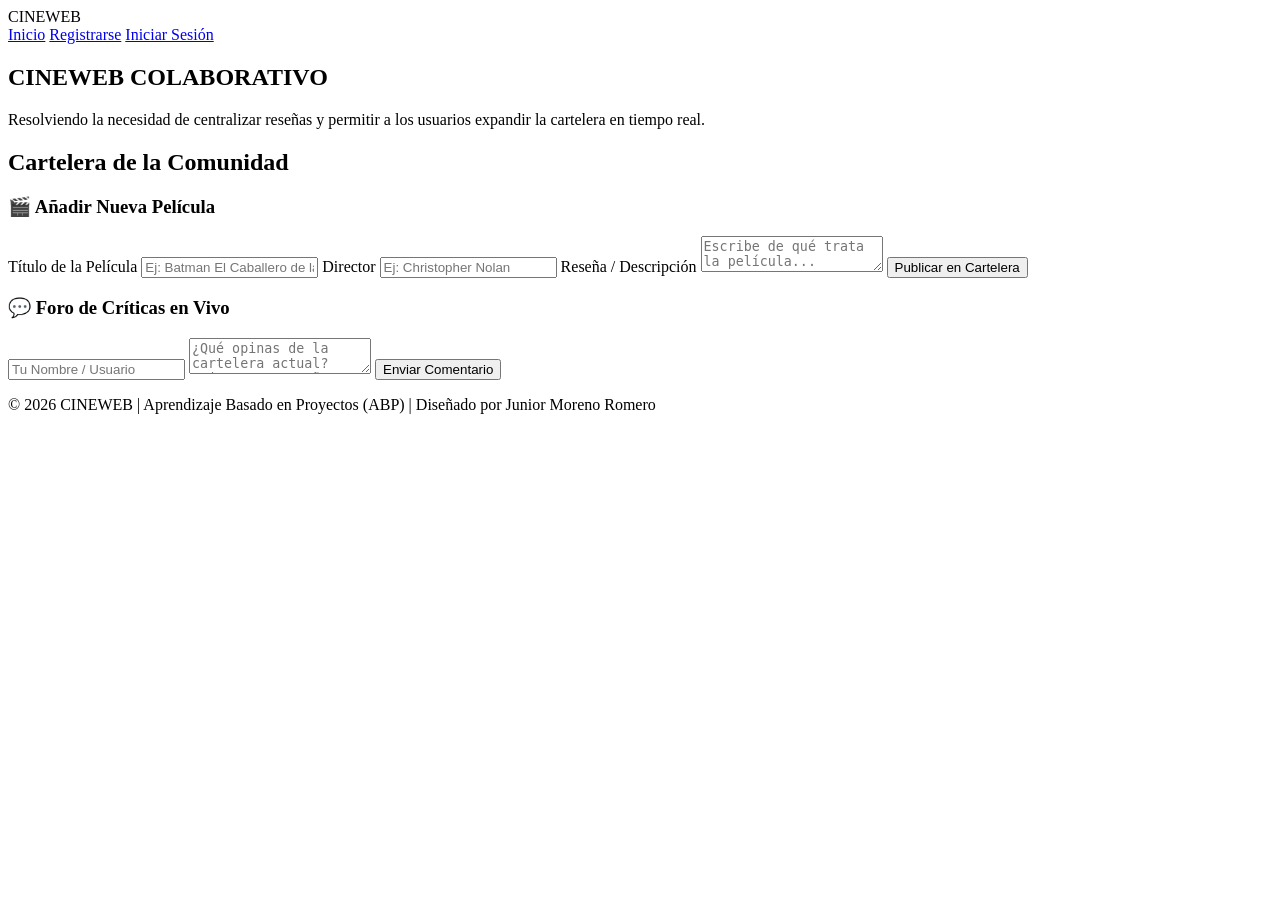
==== index.html @ c1525b57 "Update index.html" ====
<!DOCTYPE html>
<html lang="es">
<head>
    <meta charset="UTF-8">
    <meta name="viewport" content="width=device-width, initial-scale=1.0">
    <title>CINEWEB - Comunidad Cinéfila</title>
    <link rel="stylesheet" href="css/styles.css">
</head>
<body>

    <header>
        <div class="logo">CINEWEB</div>
        <nav>
            <a href="index.html">Inicio</a>
            <a href="registro.html">Registrarse</a>
            <a href="login.html" class="btn-nav">Iniciar Sesión</a>
        </nav>
    </header>

    <main>
        <section class="hero">
            <h1>CINEWEB COLABORATIVO</h1>
            <p>Resolviendo la necesidad de centralizar reseñas y permitir a los usuarios expandir la cartelera en tiempo real.</p>
        </section>

        <div class="layout-comunidad">
            
            <section class="seccion-peliculas">
                <h2 class="seccion-titulo">Cartelera de la Comunidad</h2>
                <div id="catalogoPeliculas" class="catalogo">
                    </div>
            </section>

            <aside class="panel-interactivo">
                
                <div class="caja-herramienta">
                    <h3>🎬 Añadir Nueva Película</h3>
                    <form id="formNuevaPeli" onsubmit="agregarPelicula(event)">
                        <label for="peliTitulo">Título de la Película</label>
                        <input type="text" id="peliTitulo" placeholder="Ej: Batman El Caballero de la Noche" required>

                        <label for="peliDirector">Director</label>
                        <input type="text" id="peliDirector" placeholder="Ej: Christopher Nolan" required>

                        <label for="peliSinopsis">Reseña / Descripción</label>
                        <textarea id="peliSinopsis" placeholder="Escribe de qué trata la película..." required></textarea>

                        <button type="submit">Publicar en Cartelera</button>
                    </form>
                </div>

                <div class="caja-herramienta">
                    <h3>💬 Foro de Críticas en Vivo</h3>
                    <form id="formComentario" onsubmit="agregarComentario(event)">
                        <input type="text" id="autorComentario" placeholder="Tu Nombre / Usuario" required>
                        <textarea id="textoComentario" placeholder="¿Qué opinas de la cartelera actual? Dejanos tu reseña..." required></textarea>
                        <button type="submit" class="btn-comentario">Enviar Comentario</button>
                    </form>

                    <div id="listaComentarios" class="comentarios-contenedor">
                        </div>
                </div>

            </aside>
        </div>
    </main>

    <footer>
        <p>&copy; 2026 CINEWEB | Aprendizaje Basado en Proyectos (ABP) | Diseñado por Junior Moreno Romero</p>
    </footer>

    <script src="js/script.js"></script>
</body>
</html>
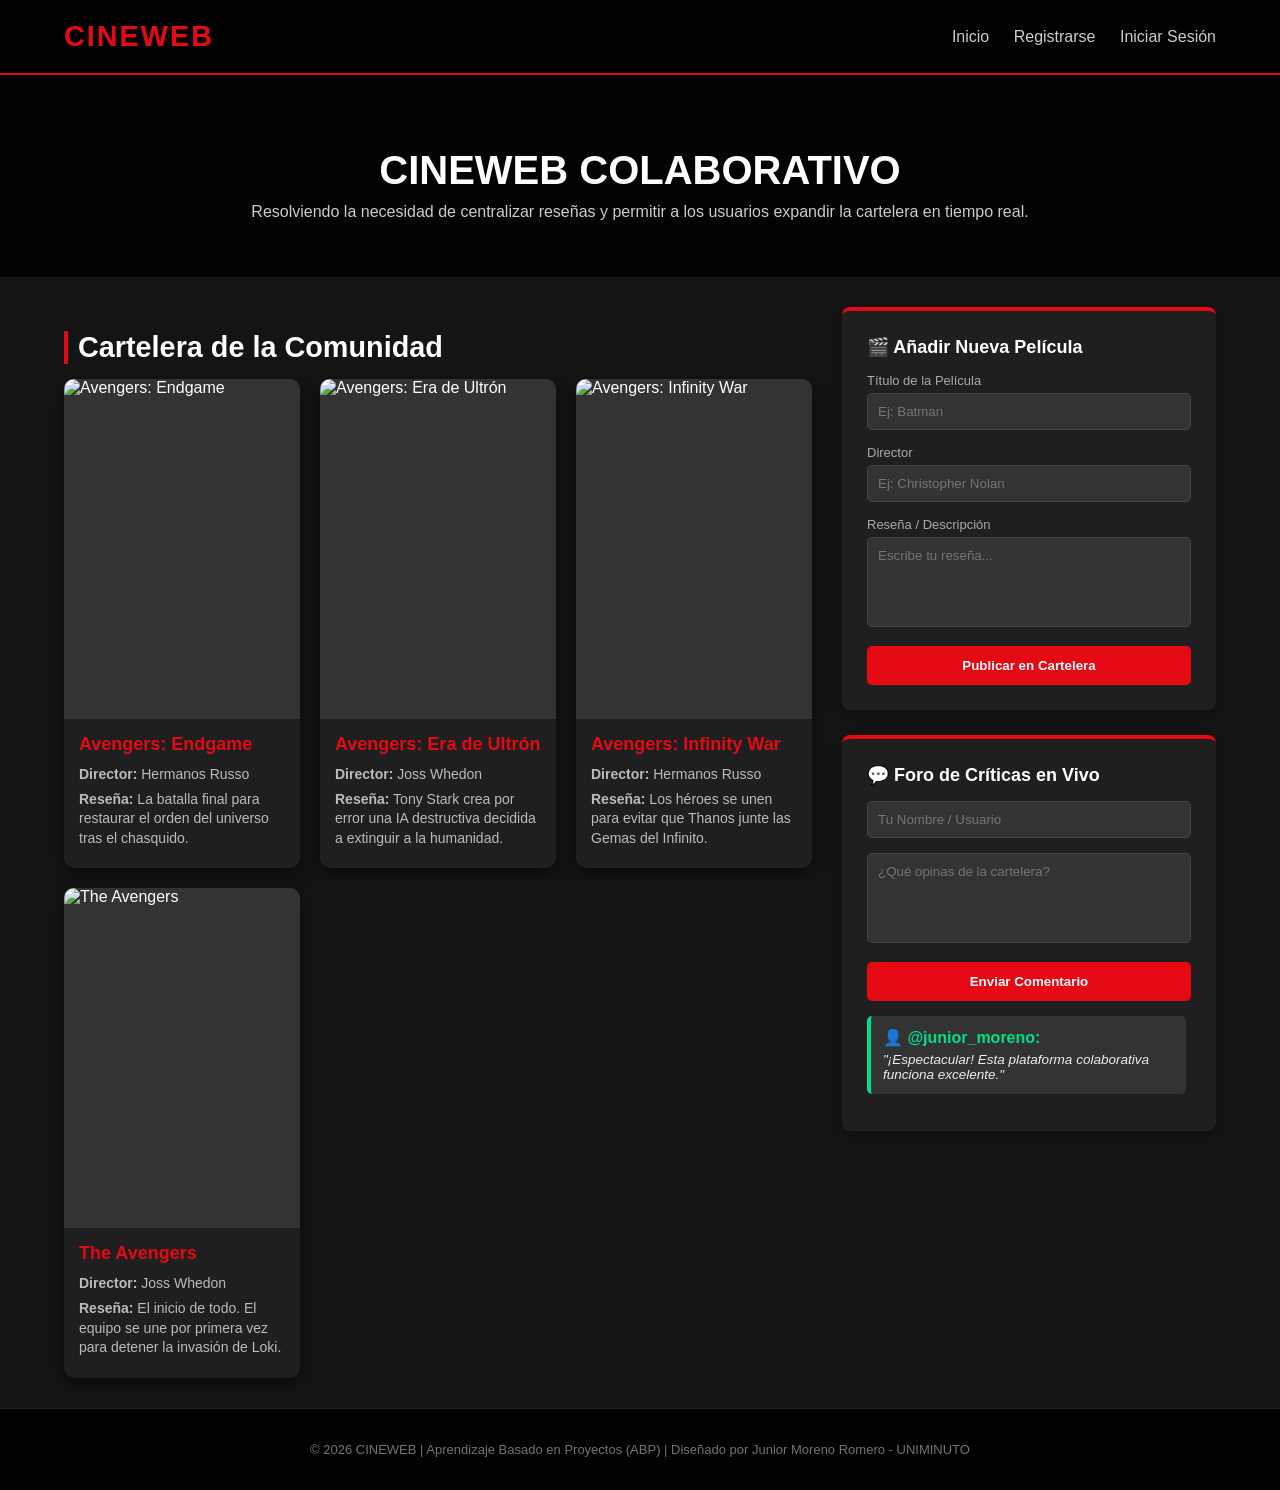
==== commit 01e1b906: "Update index.html" ====
--- a/index.html
+++ b/index.html
@@ -4,7 +4,171 @@
     <meta charset="UTF-8">
     <meta name="viewport" content="width=device-width, initial-scale=1.0">
     <title>CINEWEB - Comunidad Cinéfila</title>
-    <link rel="stylesheet" href="css/styles.css">
+    <style>
+        :root {
+            --rojo: #e50914;
+            --negro: #141414;
+            --gris-oscuro: #1f1f1f;
+            --gris-medio: #333333;
+            --blanco: #ffffff;
+        }
+
+        body {
+            background-color: var(--negro);
+            color: var(--blanco);
+            font-family: 'Segoe UI', Tahoma, Geneva, Verdana, sans-serif;
+            margin: 0;
+            display: flex;
+            flex-direction: column;
+            min-height: 100vh;
+        }
+
+        header {
+            background-color: #000;
+            padding: 20px 5%;
+            display: flex;
+            justify-content: space-between;
+            align-items: center;
+            border-bottom: 2px solid var(--rojo);
+            position: sticky;
+            top: 0;
+            z-index: 1000;
+        }
+
+        .logo {
+            color: var(--rojo);
+            font-size: 1.8rem;
+            font-weight: bold;
+            letter-spacing: 2px;
+        }
+
+        nav a {
+            color: #ccc;
+            text-decoration: none;
+            margin-left: 20px;
+            font-size: 16px;
+            transition: 0.3s;
+        }
+
+        nav a:hover { color: var(--blanco); }
+
+        .hero {
+            background: linear-gradient(rgba(0,0,0,0.85), rgba(0,0,0,0.85)), url('https://images.unsplash.com/photo-1489599849927-2ee91cede3ba?ixlib=rb-1.2.1&auto=format&fit=crop&w=1350&q=80');
+            background-size: cover;
+            background-position: center;
+            text-align: center;
+            padding: 40px 20px;
+        }
+
+        .hero h1 { font-size: 2.5rem; margin-bottom: 10px; }
+        .hero p { color: #ccc; margin-top: 0; }
+
+        .layout-comunidad {
+            display: flex;
+            gap: 30px;
+            padding: 30px 5%;
+            flex-wrap: wrap;
+        }
+
+        .seccion-peliculas { flex: 2; min-width: 320px; }
+        .panel-interactivo { flex: 1; min-width: 300px; display: flex; flex-direction: column; gap: 25px; }
+
+        .seccion-titulo { font-size: 1.8rem; margin-bottom: 15px; border-left: 4px solid var(--rojo); padding-left: 10px; }
+
+        .catalogo {
+            display: grid;
+            grid-template-columns: repeat(auto-fit, minmax(220px, 1fr));
+            gap: 20px;
+        }
+
+        .card {
+            background: var(--gris-oscuro);
+            border-radius: 10px;
+            overflow: hidden;
+            box-shadow: 0 6px 15px rgba(0,0,0,0.5);
+            transition: transform 0.3s;
+            display: flex;
+            flex-direction: column;
+        }
+
+        .card:hover { transform: scale(1.03); }
+        .card img { width: 100%; height: 340px; object-fit: cover; background-color: var(--gris-medio); }
+        .info { padding: 15px; }
+        .info h3 { margin: 0 0 10px 0; color: var(--rojo); font-size: 18px; }
+        .info p { margin: 5px 0; font-size: 14px; color: #bbb; line-height: 1.4; }
+
+        .caja-herramienta {
+            background: var(--gris-oscuro);
+            padding: 25px;
+            border-radius: 8px;
+            border-top: 4px solid var(--rojo);
+            box-shadow: 0 4px 15px rgba(0,0,0,0.3);
+        }
+
+        .caja-herramienta h3 { margin-top: 0; margin-bottom: 15px; font-size: 18px; }
+
+        form label { display: block; margin-bottom: 5px; font-size: 13px; color: #aaa; }
+
+        form input[type="text"], textarea {
+            width: 100%;
+            padding: 10px;
+            margin-bottom: 15px;
+            background-color: var(--gris-medio);
+            border: 1px solid #444;
+            color: white;
+            border-radius: 5px;
+            box-sizing: border-box;
+            font-family: inherit;
+        }
+
+        textarea { height: 90px; resize: none; }
+
+        button {
+            background-color: var(--rojo);
+            color: white;
+            border: none;
+            padding: 12px;
+            border-radius: 5px;
+            cursor: pointer;
+            font-weight: bold;
+            width: 100%;
+            transition: 0.2s;
+        }
+
+        button:hover { background-color: #b80710; }
+
+        .comentarios-contenedor {
+            max-height: 280px;
+            overflow-y: auto;
+            margin-top: 15px;
+            padding-right: 5px;
+        }
+
+        .comentario-item {
+            background: var(--gris-medio);
+            padding: 12px;
+            border-radius: 5px;
+            margin-bottom: 12px;
+            border-left: 4px solid #00df89;
+        }
+
+        .comentario-item strong { color: #00df89; display: block; margin-bottom: 5px; }
+        .comentario-item p { margin: 0; font-size: 13.5px; font-style: italic; color: #eee; }
+
+        footer {
+            background-color: #000;
+            text-align: center;
+            padding: 20px;
+            font-size: 13px;
+            color: #737373;
+            border-top: 1px solid #222;
+            margin-top: auto;
+        }
+
+        @media (max-width: 900px) {
+            .layout-comunidad { flex-direction: column; }
+        }
+    </style>
 </head>
 <body>
 
@@ -13,7 +177,7 @@
         <nav>
             <a href="index.html">Inicio</a>
             <a href="registro.html">Registrarse</a>
-            <a href="login.html" class="btn-nav">Iniciar Sesión</a>
+            <a href="login.html">Iniciar Sesión</a>
         </nav>
     </header>
 
@@ -32,18 +196,17 @@
             </section>
 
             <aside class="panel-interactivo">
-                
                 <div class="caja-herramienta">
                     <h3>🎬 Añadir Nueva Película</h3>
                     <form id="formNuevaPeli" onsubmit="agregarPelicula(event)">
                         <label for="peliTitulo">Título de la Película</label>
-                        <input type="text" id="peliTitulo" placeholder="Ej: Batman El Caballero de la Noche" required>
+                        <input type="text" id="peliTitulo" placeholder="Ej: Batman" required>
 
                         <label for="peliDirector">Director</label>
                         <input type="text" id="peliDirector" placeholder="Ej: Christopher Nolan" required>
 
                         <label for="peliSinopsis">Reseña / Descripción</label>
-                        <textarea id="peliSinopsis" placeholder="Escribe de qué trata la película..." required></textarea>
+                        <textarea id="peliSinopsis" placeholder="Escribe tu reseña..." required></textarea>
 
                         <button type="submit">Publicar en Cartelera</button>
                     </form>
@@ -53,22 +216,99 @@
                     <h3>💬 Foro de Críticas en Vivo</h3>
                     <form id="formComentario" onsubmit="agregarComentario(event)">
                         <input type="text" id="autorComentario" placeholder="Tu Nombre / Usuario" required>
-                        <textarea id="textoComentario" placeholder="¿Qué opinas de la cartelera actual? Dejanos tu reseña..." required></textarea>
-                        <button type="submit" class="btn-comentario">Enviar Comentario</button>
+                        <textarea id="textoComentario" placeholder="¿Qué opinas de la cartelera?" required></textarea>
+                        <button type="submit">Enviar Comentario</button>
                     </form>
 
                     <div id="listaComentarios" class="comentarios-contenedor">
                         </div>
                 </div>
-
             </aside>
         </div>
     </main>
 
     <footer>
-        <p>&copy; 2026 CINEWEB | Aprendizaje Basado en Proyectos (ABP) | Diseñado por Junior Moreno Romero</p>
+        <p>&copy; 2026 CINEWEB | Aprendizaje Basado en Proyectos (ABP) | Diseñado por Junior Moreno Romero - UNIMINUTO</p>
     </footer>
 
-    <script src="js/script.js"></script>
+    <script>
+        const peliculasBase = [
+            { titulo: "Avengers: Endgame", director: "Hermanos Russo", sinopsis: "La batalla final para restaurar el orden del universo tras el chasquido.", img: "https://images.themoviedb.org/t/p/w500/or066gCOgZg2YUTW92gI9Zp6gZ9.jpg" },
+            { titulo: "Avengers: Era de Ultrón", director: "Joss Whedon", sinopsis: "Tony Stark crea por error una IA destructiva decidida a extinguir a la humanidad.", img: "https://images.themoviedb.org/t/p/w500/t986X799nve89Y29p3wN36Nf668.jpg" },
+            { titulo: "Avengers: Infinity War", director: "Hermanos Russo", sinopsis: "Los héroes se unen para evitar que Thanos junte las Gemas del Infinito.", img: "https://images.themoviedb.org/t/p/w500/7WsyCh6Z3vOdvK1tZAIg93Z2Z3M.jpg" },
+            { titulo: "The Avengers", director: "Joss Whedon", sinopsis: "El inicio de todo. El equipo se une por primera vez para detener la invasión de Loki.", img: "https://images.themoviedb.org/t/p/w500/RYMX2uY6gL867SgNppvJ6w878V.jpg" }
+        ];
+
+        document.addEventListener("DOMContentLoaded", function() {
+            renderizarPeliculas();
+            renderizarComentarios();
+        });
+
+        function renderizarPeliculas() {
+            const catalogo = document.getElementById("catalogoPeliculas");
+            let creadas = JSON.parse(localStorage.getItem("misPeliculas")) || [];
+            let unificadas = [...peliculasBase, ...creadas];
+            catalogo.innerHTML = "";
+            unificadas.forEach(p => {
+                catalogo.innerHTML += `
+                    <div class="card">
+                        <img src="${p.img}" alt="${p.titulo}">
+                        <div class="info">
+                            <h3>${p.titulo}</h3>
+                            <p><strong>Director:</strong> ${p.director}</p>
+                            <p><strong>Reseña:</strong> ${p.sinopsis}</p>
+                        </div>
+                    </div>`;
+            });
+        }
+
+        function agregarPelicula(event) {
+            event.preventDefault();
+            const t = document.getElementById("peliTitulo").value.trim();
+            const d = document.getElementById("peliDirector").value.trim();
+            const s = document.getElementById("peliSinopsis").value.trim();
+            const de = "https://images.unsplash.com/photo-1536440136628-849c177e76a1?ixlib=rb-1.2.1&auto=format&fit=crop&w=300&q=80";
+
+            let creadas = JSON.parse(localStorage.getItem("misPeliculas")) || [];
+            creadas.push({ titulo: t, director: d, sinopsis: s, img: de });
+            localStorage.setItem("misPeliculas", JSON.stringify(creadas));
+
+            renderizarPeliculas();
+            document.getElementById("formNuevaPeli").reset();
+            alert("¡Película añadida al catálogo con éxito!");
+        }
+
+        function agregarComentario(event) {
+            event.preventDefault();
+            const a = document.getElementById("autorComentario").value.trim();
+            const m = document.getElementById("textoComentario").value.trim();
+
+            let lista = JSON.parse(localStorage.getItem("comentariosCine")) || [];
+            lista.push({ usuario: a, mensaje: m });
+            localStorage.setItem("comentariosCine", JSON.stringify(lista));
+
+            renderizarComentarios();
+            document.getElementById("formComentario").reset();
+        }
+
+        function renderizarComentarios() {
+            const contenedor = document.getElementById("listaComentarios");
+            let lista = JSON.parse(localStorage.getItem("comentariosCine")) || [];
+            contenedor.innerHTML = "";
+            
+            if(lista.length === 0){
+                contenedor.innerHTML = `<div class="comentario-item"><strong>👤 @junior_moreno:</strong><p>"¡Espectacular! Esta plataforma colaborativa funciona excelente."</p></div>`;
+                return;
+            }
+
+            [...lista].reverse().forEach(c => {
+                contenedor.innerHTML += `
+                    <div class="comentario-item">
+                        <strong>👤 @${c.usuario}:</strong>
+                        <p>"${c.mensaje}"</p>
+                    </div>`;
+            });
+        }
+    </script>
 </body>
 </html>
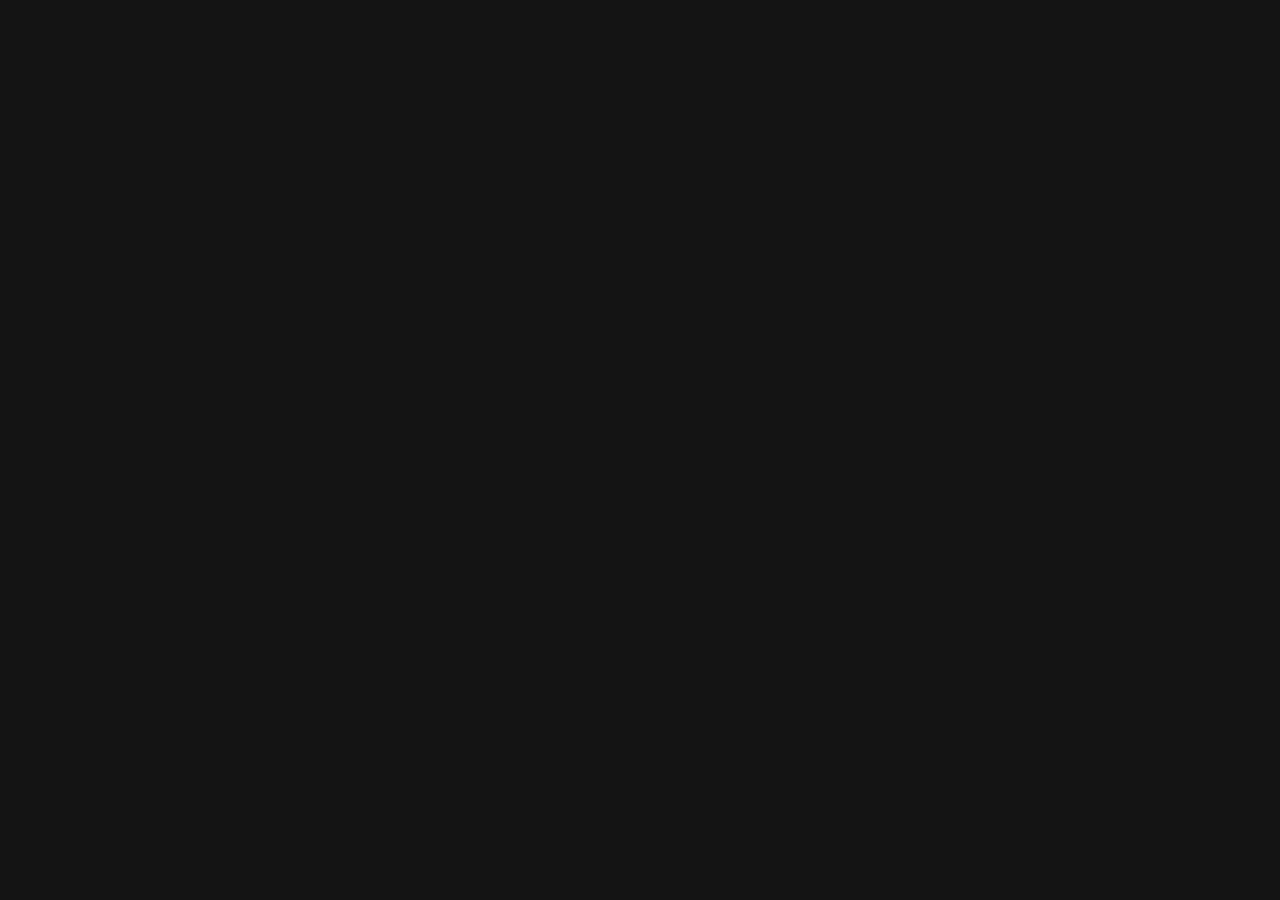
==== commit 4c71bf37: "Update index.html" ====
--- a/index.html
+++ b/index.html
@@ -115,200 +115,4 @@
             margin-bottom: 15px;
             background-color: var(--gris-medio);
             border: 1px solid #444;
-            color: white;
-            border-radius: 5px;
-            box-sizing: border-box;
-            font-family: inherit;
-        }
-
-        textarea { height: 90px; resize: none; }
-
-        button {
-            background-color: var(--rojo);
-            color: white;
-            border: none;
-            padding: 12px;
-            border-radius: 5px;
-            cursor: pointer;
-            font-weight: bold;
-            width: 100%;
-            transition: 0.2s;
-        }
-
-        button:hover { background-color: #b80710; }
-
-        .comentarios-contenedor {
-            max-height: 280px;
-            overflow-y: auto;
-            margin-top: 15px;
-            padding-right: 5px;
-        }
-
-        .comentario-item {
-            background: var(--gris-medio);
-            padding: 12px;
-            border-radius: 5px;
-            margin-bottom: 12px;
-            border-left: 4px solid #00df89;
-        }
-
-        .comentario-item strong { color: #00df89; display: block; margin-bottom: 5px; }
-        .comentario-item p { margin: 0; font-size: 13.5px; font-style: italic; color: #eee; }
-
-        footer {
-            background-color: #000;
-            text-align: center;
-            padding: 20px;
-            font-size: 13px;
-            color: #737373;
-            border-top: 1px solid #222;
-            margin-top: auto;
-        }
-
-        @media (max-width: 900px) {
-            .layout-comunidad { flex-direction: column; }
-        }
-    </style>
-</head>
-<body>
-
-    <header>
-        <div class="logo">CINEWEB</div>
-        <nav>
-            <a href="index.html">Inicio</a>
-            <a href="registro.html">Registrarse</a>
-            <a href="login.html">Iniciar Sesión</a>
-        </nav>
-    </header>
-
-    <main>
-        <section class="hero">
-            <h1>CINEWEB COLABORATIVO</h1>
-            <p>Resolviendo la necesidad de centralizar reseñas y permitir a los usuarios expandir la cartelera en tiempo real.</p>
-        </section>
-
-        <div class="layout-comunidad">
-            
-            <section class="seccion-peliculas">
-                <h2 class="seccion-titulo">Cartelera de la Comunidad</h2>
-                <div id="catalogoPeliculas" class="catalogo">
-                    </div>
-            </section>
-
-            <aside class="panel-interactivo">
-                <div class="caja-herramienta">
-                    <h3>🎬 Añadir Nueva Película</h3>
-                    <form id="formNuevaPeli" onsubmit="agregarPelicula(event)">
-                        <label for="peliTitulo">Título de la Película</label>
-                        <input type="text" id="peliTitulo" placeholder="Ej: Batman" required>
-
-                        <label for="peliDirector">Director</label>
-                        <input type="text" id="peliDirector" placeholder="Ej: Christopher Nolan" required>
-
-                        <label for="peliSinopsis">Reseña / Descripción</label>
-                        <textarea id="peliSinopsis" placeholder="Escribe tu reseña..." required></textarea>
-
-                        <button type="submit">Publicar en Cartelera</button>
-                    </form>
-                </div>
-
-                <div class="caja-herramienta">
-                    <h3>💬 Foro de Críticas en Vivo</h3>
-                    <form id="formComentario" onsubmit="agregarComentario(event)">
-                        <input type="text" id="autorComentario" placeholder="Tu Nombre / Usuario" required>
-                        <textarea id="textoComentario" placeholder="¿Qué opinas de la cartelera?" required></textarea>
-                        <button type="submit">Enviar Comentario</button>
-                    </form>
-
-                    <div id="listaComentarios" class="comentarios-contenedor">
-                        </div>
-                </div>
-            </aside>
-        </div>
-    </main>
-
-    <footer>
-        <p>&copy; 2026 CINEWEB | Aprendizaje Basado en Proyectos (ABP) | Diseñado por Junior Moreno Romero - UNIMINUTO</p>
-    </footer>
-
-    <script>
-        const peliculasBase = [
-            { titulo: "Avengers: Endgame", director: "Hermanos Russo", sinopsis: "La batalla final para restaurar el orden del universo tras el chasquido.", img: "https://images.themoviedb.org/t/p/w500/or066gCOgZg2YUTW92gI9Zp6gZ9.jpg" },
-            { titulo: "Avengers: Era de Ultrón", director: "Joss Whedon", sinopsis: "Tony Stark crea por error una IA destructiva decidida a extinguir a la humanidad.", img: "https://images.themoviedb.org/t/p/w500/t986X799nve89Y29p3wN36Nf668.jpg" },
-            { titulo: "Avengers: Infinity War", director: "Hermanos Russo", sinopsis: "Los héroes se unen para evitar que Thanos junte las Gemas del Infinito.", img: "https://images.themoviedb.org/t/p/w500/7WsyCh6Z3vOdvK1tZAIg93Z2Z3M.jpg" },
-            { titulo: "The Avengers", director: "Joss Whedon", sinopsis: "El inicio de todo. El equipo se une por primera vez para detener la invasión de Loki.", img: "https://images.themoviedb.org/t/p/w500/RYMX2uY6gL867SgNppvJ6w878V.jpg" }
-        ];
-
-        document.addEventListener("DOMContentLoaded", function() {
-            renderizarPeliculas();
-            renderizarComentarios();
-        });
-
-        function renderizarPeliculas() {
-            const catalogo = document.getElementById("catalogoPeliculas");
-            let creadas = JSON.parse(localStorage.getItem("misPeliculas")) || [];
-            let unificadas = [...peliculasBase, ...creadas];
-            catalogo.innerHTML = "";
-            unificadas.forEach(p => {
-                catalogo.innerHTML += `
-                    <div class="card">
-                        <img src="${p.img}" alt="${p.titulo}">
-                        <div class="info">
-                            <h3>${p.titulo}</h3>
-                            <p><strong>Director:</strong> ${p.director}</p>
-                            <p><strong>Reseña:</strong> ${p.sinopsis}</p>
-                        </div>
-                    </div>`;
-            });
-        }
-
-        function agregarPelicula(event) {
-            event.preventDefault();
-            const t = document.getElementById("peliTitulo").value.trim();
-            const d = document.getElementById("peliDirector").value.trim();
-            const s = document.getElementById("peliSinopsis").value.trim();
-            const de = "https://images.unsplash.com/photo-1536440136628-849c177e76a1?ixlib=rb-1.2.1&auto=format&fit=crop&w=300&q=80";
-
-            let creadas = JSON.parse(localStorage.getItem("misPeliculas")) || [];
-            creadas.push({ titulo: t, director: d, sinopsis: s, img: de });
-            localStorage.setItem("misPeliculas", JSON.stringify(creadas));
-
-            renderizarPeliculas();
-            document.getElementById("formNuevaPeli").reset();
-            alert("¡Película añadida al catálogo con éxito!");
-        }
-
-        function agregarComentario(event) {
-            event.preventDefault();
-            const a = document.getElementById("autorComentario").value.trim();
-            const m = document.getElementById("textoComentario").value.trim();
-
-            let lista = JSON.parse(localStorage.getItem("comentariosCine")) || [];
-            lista.push({ usuario: a, mensaje: m });
-            localStorage.setItem("comentariosCine", JSON.stringify(lista));
-
-            renderizarComentarios();
-            document.getElementById("formComentario").reset();
-        }
-
-        function renderizarComentarios() {
-            const contenedor = document.getElementById("listaComentarios");
-            let lista = JSON.parse(localStorage.getItem("comentariosCine")) || [];
-            contenedor.innerHTML = "";
-            
-            if(lista.length === 0){
-                contenedor.innerHTML = `<div class="comentario-item"><strong>👤 @junior_moreno:</strong><p>"¡Espectacular! Esta plataforma colaborativa funciona excelente."</p></div>`;
-                return;
-            }
-
-            [...lista].reverse().forEach(c => {
-                contenedor.innerHTML += `
-                    <div class="comentario-item">
-                        <strong>👤 @${c.usuario}:</strong>
-                        <p>"${c.mensaje}"</p>
-                    </div>`;
-            });
-        }
-    </script>
-</body>
-</html>
+            color: white
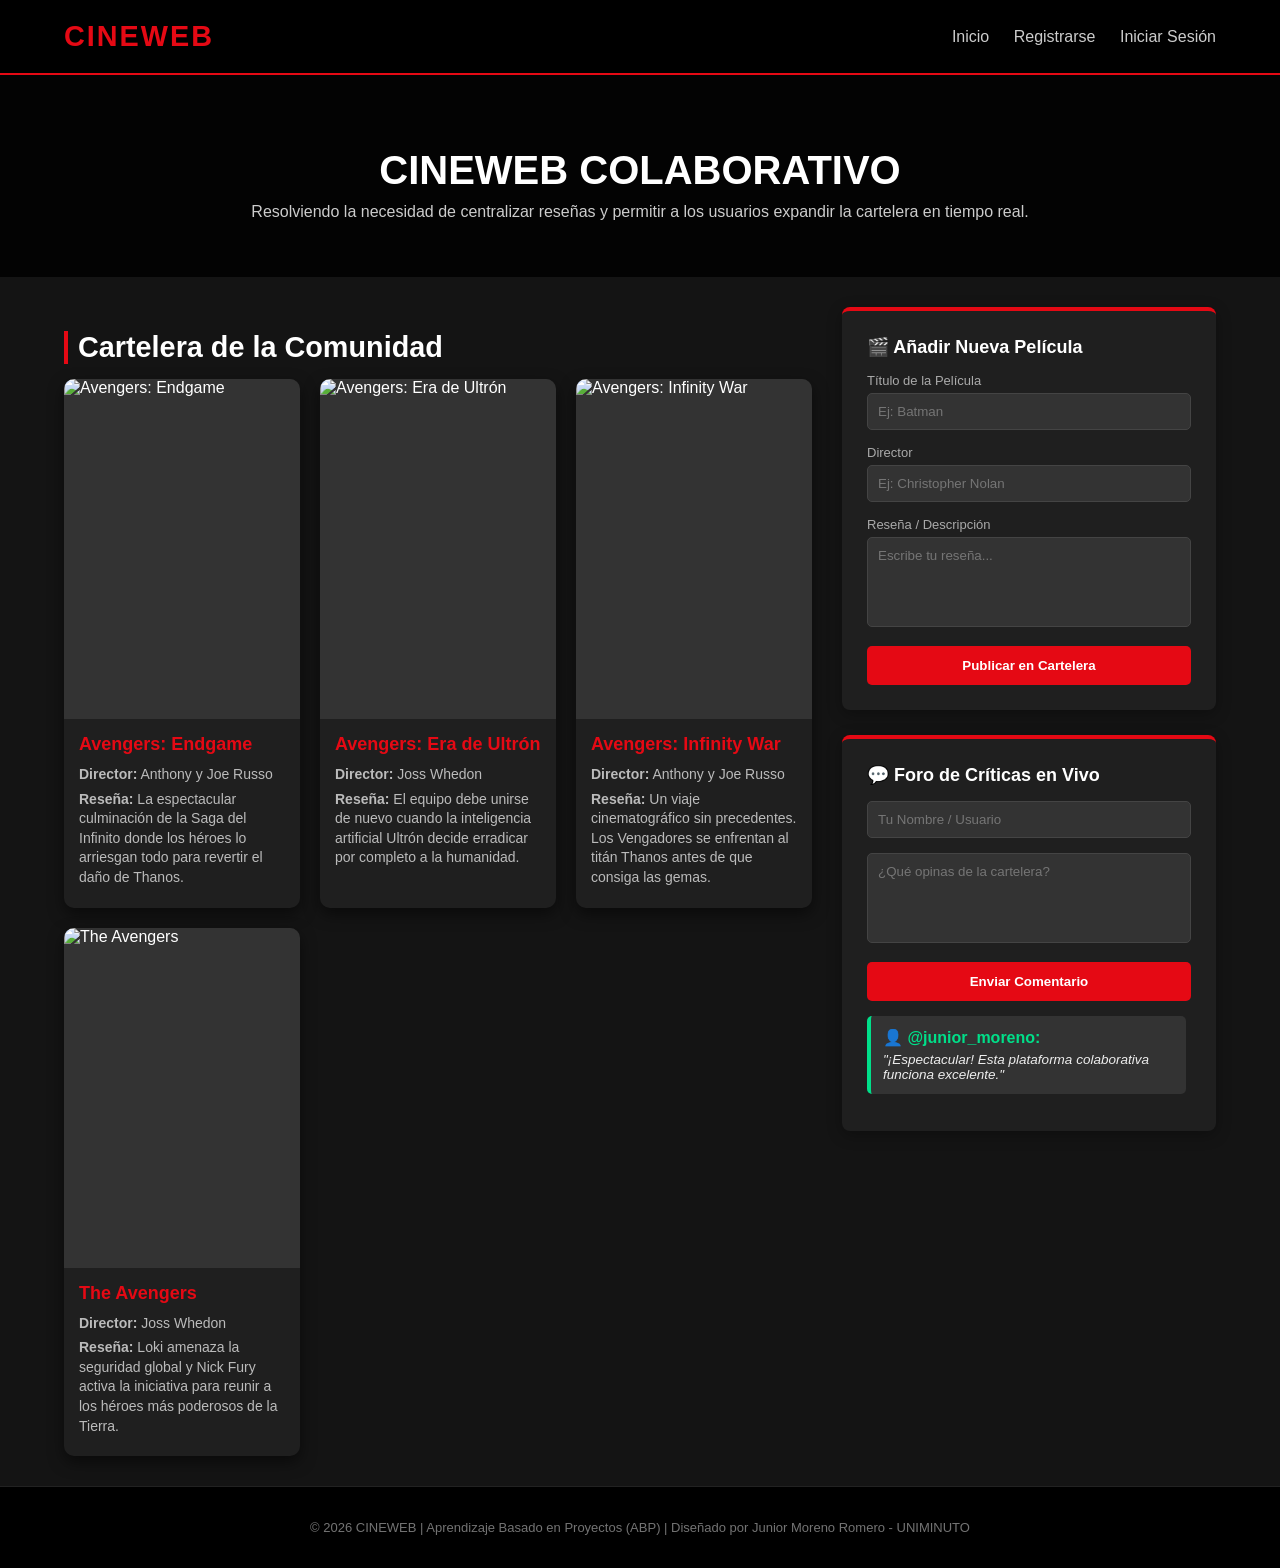
==== commit 392975c0: "Update index.html" ====
--- a/index.html
+++ b/index.html
@@ -115,4 +115,221 @@
             margin-bottom: 15px;
             background-color: var(--gris-medio);
             border: 1px solid #444;
-            color: white
+            color: white;
+            border-radius: 5px;
+            box-sizing: border-box;
+            font-family: inherit;
+        }
+
+        textarea { height: 90px; resize: none; }
+
+        button {
+            background-color: var(--rojo);
+            color: white;
+            border: none;
+            padding: 12px;
+            border-radius: 5px;
+            cursor: pointer;
+            font-weight: bold;
+            width: 100%;
+            transition: 0.2s;
+        }
+
+        button:hover { background-color: #b80710; }
+
+        .comentarios-contenedor {
+            max-height: 280px;
+            overflow-y: auto;
+            margin-top: 15px;
+            padding-right: 5px;
+        }
+
+        .comentario-item {
+            background: var(--gris-medio);
+            padding: 12px;
+            border-radius: 5px;
+            margin-bottom: 12px;
+            border-left: 4px solid #00df89;
+        }
+
+        .comentario-item strong { color: #00df89; display: block; margin-bottom: 5px; }
+        .comentario-item p { margin: 0; font-size: 13.5px; font-style: italic; color: #eee; }
+
+        footer {
+            background-color: #000;
+            text-align: center;
+            padding: 20px;
+            font-size: 13px;
+            color: #737373;
+            border-top: 1px solid #222;
+            margin-top: auto;
+        }
+
+        @media (max-width: 900px) {
+            .layout-comunidad { flex-direction: column; }
+        }
+    </style>
+</head>
+<body>
+
+    <header>
+        <div class="logo">CINEWEB</div>
+        <nav>
+            <a href="index.html">Inicio</a>
+            <a href="registro.html">Registrarse</a>
+            <a href="login.html">Iniciar Sesión</a>
+        </nav>
+    </header>
+
+    <main>
+        <section class="hero">
+            <h1>CINEWEB COLABORATIVO</h1>
+            <p>Resolviendo la necesidad de centralizar reseñas y permitir a los usuarios expandir la cartelera en tiempo real.</p>
+        </section>
+
+        <div class="layout-comunidad">
+            
+            <section class="seccion-peliculas">
+                <h2 class="seccion-titulo">Cartelera de la Comunidad</h2>
+                <div id="catalogoPeliculas" class="catalogo">
+                    </div>
+            </section>
+
+            <aside class="panel-interactivo">
+                <div class="caja-herramienta">
+                    <h3>🎬 Añadir Nueva Película</h3>
+                    <form id="formNuevaPeli" onsubmit="agregarPelicula(event)">
+                        <label for="peliTitulo">Título de la Película</label>
+                        <input type="text" id="peliTitulo" placeholder="Ej: Batman" required>
+
+                        <label for="peliDirector">Director</label>
+                        <input type="text" id="peliDirector" placeholder="Ej: Christopher Nolan" required>
+
+                        <label for="peliSinopsis">Reseña / Descripción</label>
+                        <textarea id="peliSinopsis" placeholder="Escribe tu reseña..." required></textarea>
+
+                        <button type="submit">Publicar en Cartelera</button>
+                    </form>
+                </div>
+
+                <div class="caja-herramienta">
+                    <h3>💬 Foro de Críticas en Vivo</h3>
+                    <form id="formComentario" onsubmit="agregarComentario(event)">
+                        <input type="text" id="autorComentario" placeholder="Tu Nombre / Usuario" required>
+                        <textarea id="textoComentario" placeholder="¿Qué opinas de la cartelera?" required></textarea>
+                        <button type="submit">Enviar Comentario</button>
+                    </form>
+
+                    <div id="listaComentarios" class="comentarios-contenedor">
+                        </div>
+                </div>
+            </aside>
+        </div>
+    </main>
+
+    <footer>
+        <p>&copy; 2026 CINEWEB | Aprendizaje Basado en Proyectos (ABP) | Diseñado por Junior Moreno Romero - UNIMINUTO</p>
+    </footer>
+
+    <script>
+        // Aquí coloqué los enlaces directos correspondientes a tus páginas buscadas
+        const peliculasBase = [
+            { 
+                titulo: "Avengers: Endgame", 
+                director: "Anthony y Joe Russo", 
+                sinopsis: "La espectacular culminación de la Saga del Infinito donde los héroes lo arriesgan todo para revertir el daño de Thanos.", 
+                img: "https://m.media-amazon.com/images/I/71YvE-9UdaL._SL1400_.jpg" 
+            },
+            { 
+                titulo: "Avengers: Era de Ultrón", 
+                director: "Joss Whedon", 
+                sinopsis: "El equipo debe unirse de nuevo cuando la inteligencia artificial Ultrón decide erradicar por completo a la humanidad.", 
+                img: "https://static.tvtropes.org/pmwiki/pub/images/avengers_age_of_ultron_poster.png" 
+            },
+            { 
+                titulo: "Avengers: Infinity War", 
+                director: "Anthony y Joe Russo", 
+                sinopsis: "Un viaje cinematográfico sin precedentes. Los Vengadores se enfrentan al titán Thanos antes de que consiga las gemas.", 
+                img: "https://m.media-amazon.com/images/I/910XnU6iExL._SL1500_.jpg" 
+            },
+            { 
+                titulo: "The Avengers", 
+                director: "Joss Whedon", 
+                sinopsis: "Loki amenaza la seguridad global y Nick Fury activa la iniciativa para reunir a los héroes más poderosos de la Tierra.", 
+                img: "https://wallpapercave.com/wp/wp4055305.jpg" 
+            }
+        ];
+
+        document.addEventListener("DOMContentLoaded", function() {
+            renderizarPeliculas();
+            renderizarComentarios();
+        });
+
+        function renderizarPeliculas() {
+            const catalogo = document.getElementById("catalogoPeliculas");
+            let creadas = JSON.parse(localStorage.getItem("misPeliculas")) || [];
+            let unificadas = [...peliculasBase, ...creadas];
+            catalogo.innerHTML = "";
+            unificadas.forEach(p => {
+                catalogo.innerHTML += `
+                    <div class="card">
+                        <img src="${p.img}" alt="${p.titulo}">
+                        <div class="info">
+                            <h3>${p.titulo}</h3>
+                            <p><strong>Director:</strong> ${p.director}</p>
+                            <p><strong>Reseña:</strong> ${p.sinopsis}</p>
+                        </div>
+                    </div>`;
+            });
+        }
+
+        function agregarPelicula(event) {
+            event.preventDefault();
+            const t = document.getElementById("peliTitulo").value.trim();
+            const d = document.getElementById("peliDirector").value.trim();
+            const s = document.getElementById("peliSinopsis").value.trim();
+            const de = "https://images.unsplash.com/photo-1536440136628-849c177e76a1?ixlib=rb-1.2.1&auto=format&fit=crop&w=300&q=80";
+
+            let creadas = JSON.parse(localStorage.getItem("misPeliculas")) || [];
+            creadas.push({ titulo: t, director: d, sinopsis: s, img: de });
+            localStorage.setItem("misPeliculas", JSON.stringify(creadas));
+
+            renderizarPeliculas();
+            document.getElementById("formNuevaPeli").reset();
+            alert("¡Película añadida al catálogo con éxito!");
+        }
+
+        function agregarComentario(event) {
+            event.preventDefault();
+            const a = document.getElementById("autorComentario").value.trim();
+            const m = document.getElementById("textoComentario").value.trim();
+
+            let lista = JSON.parse(localStorage.getItem("comentariosCine")) || [];
+            lista.push({ usuario: a, mensaje: m });
+            localStorage.setItem("comentariosCine", JSON.stringify(lista));
+
+            renderizarComentarios();
+            document.getElementById("formComentario").reset();
+        }
+
+        function renderizarComentarios() {
+            const contenedor = document.getElementById("listaComentarios");
+            let lista = JSON.parse(localStorage.getItem("comentariosCine")) || [];
+            contenedor.innerHTML = "";
+            
+            if(lista.length === 0){
+                contenedor.innerHTML = `<div class="comentario-item"><strong>👤 @junior_moreno:</strong><p>"¡Espectacular! Esta plataforma colaborativa funciona excelente."</p></div>`;
+                return;
+            }
+
+            [...lista].reverse().forEach(c => {
+                contenedor.innerHTML += `
+                    <div class="comentario-item">
+                        <strong>👤 @${c.usuario}:</strong>
+                        <p>"${c.mensaje}"</p>
+                    </div>`;
+            });
+        }
+    </script>
+</body>
+</html>
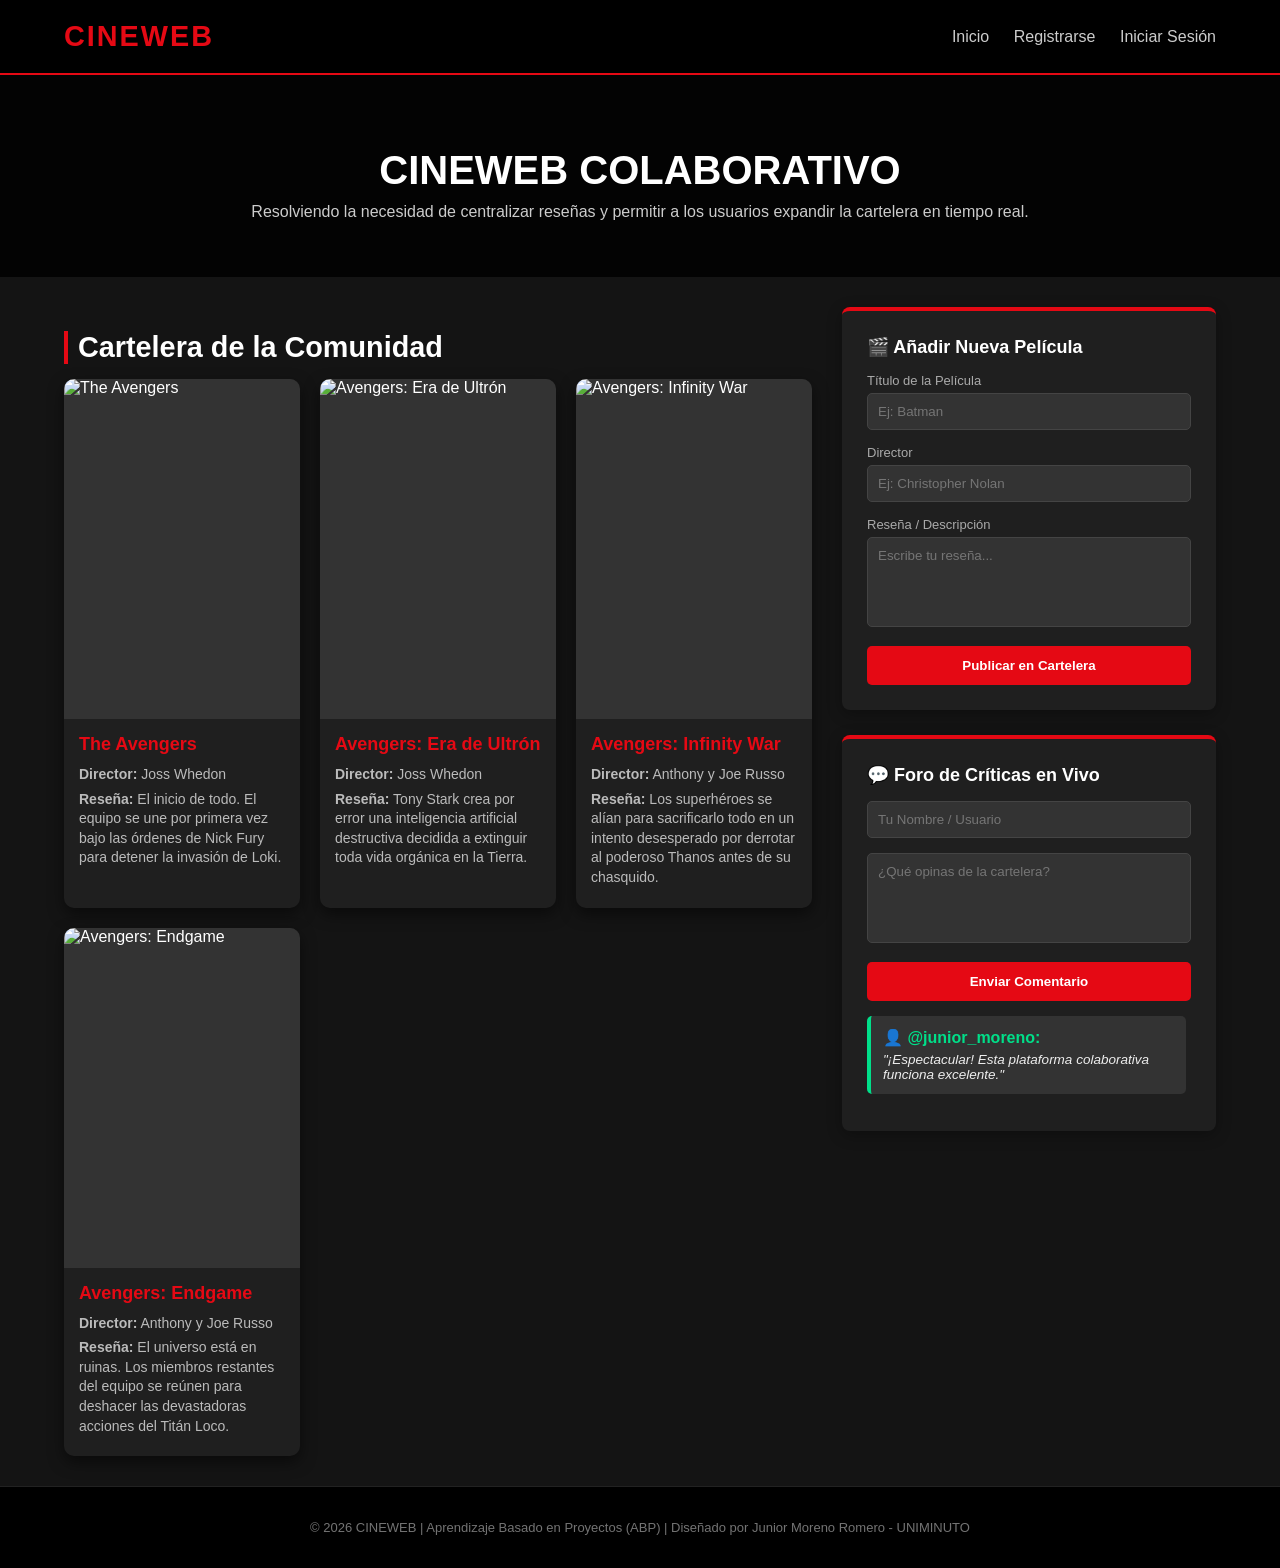
==== commit f640dd87: "Update index.html" ====
--- a/index.html
+++ b/index.html
@@ -232,31 +232,30 @@
     </footer>
 
     <script>
-        // Aquí coloqué los enlaces directos correspondientes a tus páginas buscadas
         const peliculasBase = [
             { 
-                titulo: "Avengers: Endgame", 
-                director: "Anthony y Joe Russo", 
-                sinopsis: "La espectacular culminación de la Saga del Infinito donde los héroes lo arriesgan todo para revertir el daño de Thanos.", 
-                img: "https://m.media-amazon.com/images/I/71YvE-9UdaL._SL1400_.jpg" 
+                titulo: "The Avengers", 
+                director: "Joss Whedon", 
+                sinopsis: "El inicio de todo. El equipo se une por primera vez bajo las órdenes de Nick Fury para detener la invasión de Loki.", 
+                img: "https://imgs.search.brave.com/_k6rnt1hAtzwj2ZrA30nwvlLc742_TXn1s2IeGACppg/rs:fit:860:0:0:0/g:ce/aHR0cHM6Ly93YWxs/cGFwZXJzLmNvbS9p/bWFnZXMvaGQvY29v/bC1hdmVuZ2Vycy1w/b3N0ZXItd2l0aC1s/b2dvLTdmeHhxbHF6/cWtjODZzcTguanBn" 
             },
             { 
                 titulo: "Avengers: Era de Ultrón", 
                 director: "Joss Whedon", 
-                sinopsis: "El equipo debe unirse de nuevo cuando la inteligencia artificial Ultrón decide erradicar por completo a la humanidad.", 
-                img: "https://static.tvtropes.org/pmwiki/pub/images/avengers_age_of_ultron_poster.png" 
+                sinopsis: "Tony Stark crea por error una inteligencia artificial destructiva decidida a extinguir toda vida orgánica en la Tierra.", 
+                img: "https://imgs.search.brave.com/5H4fY6y5LITeCGOPjPclD018DI5S8ycG7OIuC0CACXc/rs:fit:860:0:0:0/g:ce/aHR0cHM6Ly9tZWRp/YXByb3h5LnR2dHJv/cGVzLm9yZy93aWR0/aC8xMjAwL2h0dHBz/Oi8vc3RhdGljLnR2/dHJvcGVzLm9yZy9w/bXdpa2kvcHViL2lt/YWdlcy9pbWdfODU5/Nl8xLmpwZWc" 
             },
             { 
                 titulo: "Avengers: Infinity War", 
                 director: "Anthony y Joe Russo", 
-                sinopsis: "Un viaje cinematográfico sin precedentes. Los Vengadores se enfrentan al titán Thanos antes de que consiga las gemas.", 
-                img: "https://m.media-amazon.com/images/I/910XnU6iExL._SL1500_.jpg" 
+                sinopsis: "Los superhéroes se alían para sacrificarlo todo en un intento desesperado por derrotar al poderoso Thanos antes de su chasquido.", 
+                img: "https://imgs.search.brave.com/4drlEmyfoyRSWSxGWVq6KmFnIXPToP_EHa5MZl94ulI/rs:fit:860:0:0:0/g:ce/aHR0cHM6Ly9tLm1l/ZGlhLWFtYXpvbi5j/b20vaW1hZ2VzL0kv/NTFQM0xuUHlMREwu/anBn" 
             },
             { 
-                titulo: "The Avengers", 
-                director: "Joss Whedon", 
-                sinopsis: "Loki amenaza la seguridad global y Nick Fury activa la iniciativa para reunir a los héroes más poderosos de la Tierra.", 
-                img: "https://wallpapercave.com/wp/wp4055305.jpg" 
+                titulo: "Avengers: Endgame", 
+                director: "Anthony y Joe Russo", 
+                sinopsis: "El universo está en ruinas. Los miembros restantes del equipo se reúnen para deshacer las devastadoras acciones del Titán Loco.", 
+                img: "https://imgs.search.brave.com/Pw33aq_OSl185gqEMI0jLrbk5sFRNFC3mqaL8LVLaYQ/rs:fit:860:0:0:0/g:ce/aHR0cHM6Ly93YWxs/cGFwZXJzLmNvbS9p/bWFnZXMvaGQvYXZl/bmdlcnMtZW5kZ2Ft/ZS1waWN0dXJlcy1h/OW4xMTZmaGJ5aW0w/Nzc2LmpwZw" 
             }
         ];
 
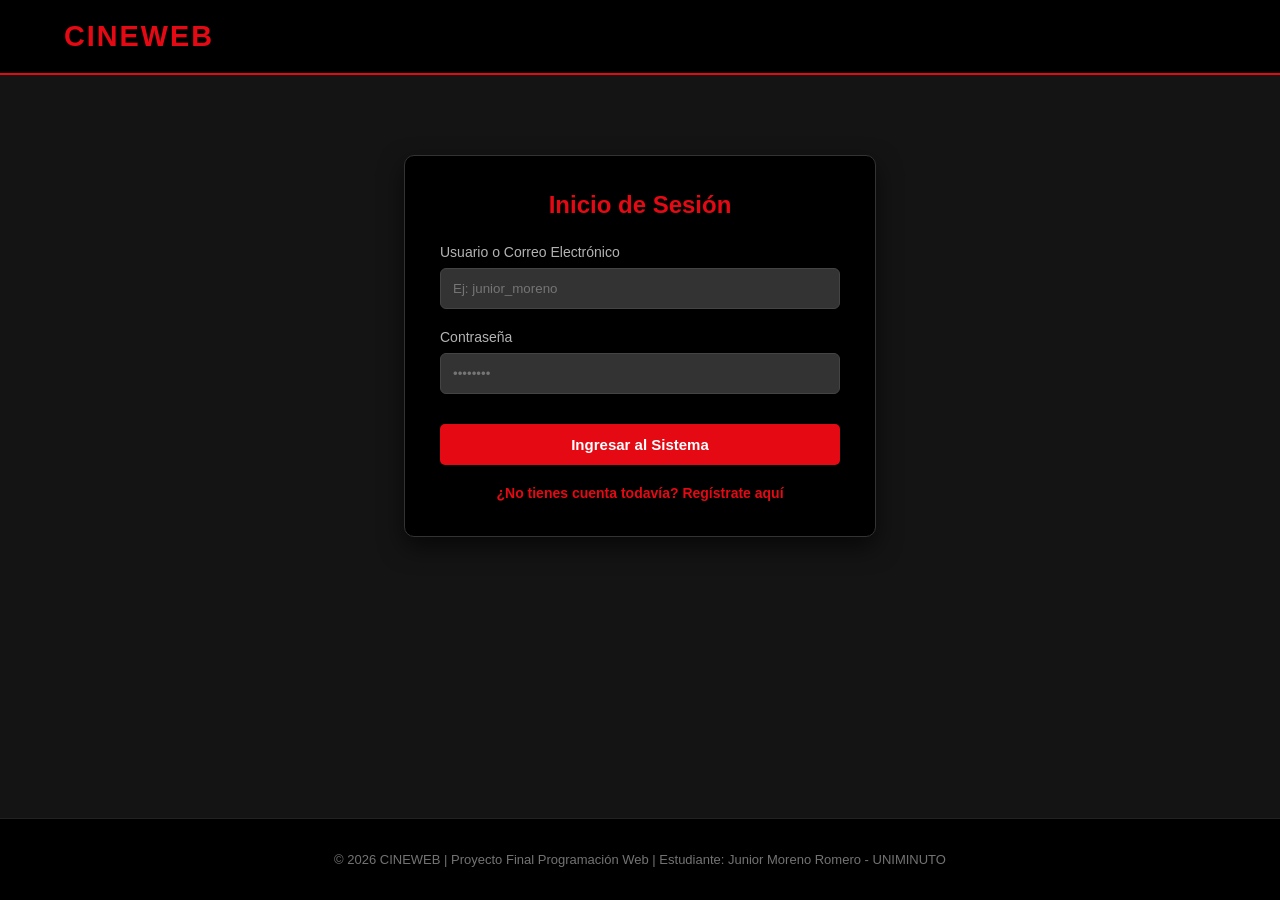
==== commit b12e483a: "Update index.html" ====
--- a/index.html
+++ b/index.html
@@ -3,7 +3,7 @@
 <head>
     <meta charset="UTF-8">
     <meta name="viewport" content="width=device-width, initial-scale=1.0">
-    <title>CINEWEB - Comunidad Cinéfila</title>
+    <title>CINEWEB - Iniciar Sesión</title>
     <style>
         :root {
             --rojo: #e50914;
@@ -30,9 +30,6 @@
             justify-content: space-between;
             align-items: center;
             border-bottom: 2px solid var(--rojo);
-            position: sticky;
-            top: 0;
-            z-index: 1000;
         }
 
         .logo {
@@ -42,86 +39,33 @@
             letter-spacing: 2px;
         }
 
-        nav a {
-            color: #ccc;
-            text-decoration: none;
-            margin-left: 20px;
-            font-size: 16px;
-            transition: 0.3s;
+        form {
+            background-color: #000000;
+            padding: 35px;
+            border-radius: 10px;
+            max-width: 400px;
+            margin: 80px auto;
+            border: 1px solid #333;
+            box-shadow: 0 10px 25px rgba(0,0,0,0.6);
         }
 
-        nav a:hover { color: var(--blanco); }
-
-        .hero {
-            background: linear-gradient(rgba(0,0,0,0.85), rgba(0,0,0,0.85)), url('https://images.unsplash.com/photo-1489599849927-2ee91cede3ba?ixlib=rb-1.2.1&auto=format&fit=crop&w=1350&q=80');
-            background-size: cover;
-            background-position: center;
-            text-align: center;
-            padding: 40px 20px;
+        form label {
+            display: block;
+            margin-bottom: 8px;
+            color: #b3b3b3;
+            font-size: 14px;
         }
 
-        .hero h1 { font-size: 2.5rem; margin-bottom: 10px; }
-        .hero p { color: #ccc; margin-top: 0; }
-
-        .layout-comunidad {
-            display: flex;
-            gap: 30px;
-            padding: 30px 5%;
-            flex-wrap: wrap;
-        }
-
-        .seccion-peliculas { flex: 2; min-width: 320px; }
-        .panel-interactivo { flex: 1; min-width: 300px; display: flex; flex-direction: column; gap: 25px; }
-
-        .seccion-titulo { font-size: 1.8rem; margin-bottom: 15px; border-left: 4px solid var(--rojo); padding-left: 10px; }
-
-        .catalogo {
-            display: grid;
-            grid-template-columns: repeat(auto-fit, minmax(220px, 1fr));
-            gap: 20px;
-        }
-
-        .card {
-            background: var(--gris-oscuro);
-            border-radius: 10px;
-            overflow: hidden;
-            box-shadow: 0 6px 15px rgba(0,0,0,0.5);
-            transition: transform 0.3s;
-            display: flex;
-            flex-direction: column;
-        }
-
-        .card:hover { transform: scale(1.03); }
-        .card img { width: 100%; height: 340px; object-fit: cover; background-color: var(--gris-medio); }
-        .info { padding: 15px; }
-        .info h3 { margin: 0 0 10px 0; color: var(--rojo); font-size: 18px; }
-        .info p { margin: 5px 0; font-size: 14px; color: #bbb; line-height: 1.4; }
-
-        .caja-herramienta {
-            background: var(--gris-oscuro);
-            padding: 25px;
-            border-radius: 8px;
-            border-top: 4px solid var(--rojo);
-            box-shadow: 0 4px 15px rgba(0,0,0,0.3);
-        }
-
-        .caja-herramienta h3 { margin-top: 0; margin-bottom: 15px; font-size: 18px; }
-
-        form label { display: block; margin-bottom: 5px; font-size: 13px; color: #aaa; }
-
-        form input[type="text"], textarea {
+        form input[type="text"], form input[type="password"] {
             width: 100%;
-            padding: 10px;
-            margin-bottom: 15px;
+            padding: 12px;
+            margin-bottom: 20px;
             background-color: var(--gris-medio);
             border: 1px solid #444;
             color: white;
-            border-radius: 5px;
+            border-radius: 6px;
             box-sizing: border-box;
-            font-family: inherit;
         }
-
-        textarea { height: 90px; resize: none; }
 
         button {
             background-color: var(--rojo);
@@ -132,28 +76,11 @@
             cursor: pointer;
             font-weight: bold;
             width: 100%;
+            font-size: 15px;
             transition: 0.2s;
         }
 
         button:hover { background-color: #b80710; }
-
-        .comentarios-contenedor {
-            max-height: 280px;
-            overflow-y: auto;
-            margin-top: 15px;
-            padding-right: 5px;
-        }
-
-        .comentario-item {
-            background: var(--gris-medio);
-            padding: 12px;
-            border-radius: 5px;
-            margin-bottom: 12px;
-            border-left: 4px solid #00df89;
-        }
-
-        .comentario-item strong { color: #00df89; display: block; margin-bottom: 5px; }
-        .comentario-item p { margin: 0; font-size: 13.5px; font-style: italic; color: #eee; }
 
         footer {
             background-color: #000;
@@ -164,170 +91,52 @@
             border-top: 1px solid #222;
             margin-top: auto;
         }
-
-        @media (max-width: 900px) {
-            .layout-comunidad { flex-direction: column; }
-        }
     </style>
 </head>
 <body>
 
     <header>
         <div class="logo">CINEWEB</div>
-        <nav>
-            <a href="index.html">Inicio</a>
-            <a href="registro.html">Registrarse</a>
-            <a href="login.html">Iniciar Sesión</a>
-        </nav>
     </header>
 
     <main>
-        <section class="hero">
-            <h1>CINEWEB COLABORATIVO</h1>
-            <p>Resolviendo la necesidad de centralizar reseñas y permitir a los usuarios expandir la cartelera en tiempo real.</p>
-        </section>
+        <form onsubmit="return ejecutarLogin(event)">
+            <h2 style="text-align: center; margin-top: 0; margin-bottom: 25px; color: #e50914;">Inicio de Sesión</h2>
+            
+            <label for="usuario">Usuario o Correo Electrónico</label>
+            <input type="text" id="usuario" placeholder="Ej: junior_moreno" required>
 
-        <div class="layout-comunidad">
+            <label for="password">Contraseña</label>
+            <input type="password" id="password" placeholder="••••••••" required>
+
+            <button type="submit" style="margin-top: 10px; margin-bottom: 20px;">Ingresar al Sistema</button>
             
-            <section class="seccion-peliculas">
-                <h2 class="seccion-titulo">Cartelera de la Comunidad</h2>
-                <div id="catalogoPeliculas" class="catalogo">
-                    </div>
-            </section>
-
-            <aside class="panel-interactivo">
-                <div class="caja-herramienta">
-                    <h3>🎬 Añadir Nueva Película</h3>
-                    <form id="formNuevaPeli" onsubmit="agregarPelicula(event)">
-                        <label for="peliTitulo">Título de la Película</label>
-                        <input type="text" id="peliTitulo" placeholder="Ej: Batman" required>
-
-                        <label for="peliDirector">Director</label>
-                        <input type="text" id="peliDirector" placeholder="Ej: Christopher Nolan" required>
-
-                        <label for="peliSinopsis">Reseña / Descripción</label>
-                        <textarea id="peliSinopsis" placeholder="Escribe tu reseña..." required></textarea>
-
-                        <button type="submit">Publicar en Cartelera</button>
-                    </form>
-                </div>
-
-                <div class="caja-herramienta">
-                    <h3>💬 Foro de Críticas en Vivo</h3>
-                    <form id="formComentario" onsubmit="agregarComentario(event)">
-                        <input type="text" id="autorComentario" placeholder="Tu Nombre / Usuario" required>
-                        <textarea id="textoComentario" placeholder="¿Qué opinas de la cartelera?" required></textarea>
-                        <button type="submit">Enviar Comentario</button>
-                    </form>
-
-                    <div id="listaComentarios" class="comentarios-contenedor">
-                        </div>
-                </div>
-            </aside>
-        </div>
+            <p style="text-align: center; font-size: 14px; margin: 0;">
+                <a href="registro.html" style="color: #e50914; text-decoration: none; font-weight: bold;">¿No tienes cuenta todavía? Regístrate aquí</a>
+            </p>
+        </form>
     </main>
 
     <footer>
-        <p>&copy; 2026 CINEWEB | Aprendizaje Basado en Proyectos (ABP) | Diseñado por Junior Moreno Romero - UNIMINUTO</p>
+        <p>&copy; 2026 CINEWEB | Proyecto Final Programación Web | Estudiante: Junior Moreno Romero - UNIMINUTO</p>
     </footer>
 
     <script>
-        const peliculasBase = [
-            { 
-                titulo: "The Avengers", 
-                director: "Joss Whedon", 
-                sinopsis: "El inicio de todo. El equipo se une por primera vez bajo las órdenes de Nick Fury para detener la invasión de Loki.", 
-                img: "https://imgs.search.brave.com/_k6rnt1hAtzwj2ZrA30nwvlLc742_TXn1s2IeGACppg/rs:fit:860:0:0:0/g:ce/aHR0cHM6Ly93YWxs/cGFwZXJzLmNvbS9p/bWFnZXMvaGQvY29v/bC1hdmVuZ2Vycy1w/b3N0ZXItd2l0aC1s/b2dvLTdmeHhxbHF6/cWtjODZzcTguanBn" 
-            },
-            { 
-                titulo: "Avengers: Era de Ultrón", 
-                director: "Joss Whedon", 
-                sinopsis: "Tony Stark crea por error una inteligencia artificial destructiva decidida a extinguir toda vida orgánica en la Tierra.", 
-                img: "https://imgs.search.brave.com/5H4fY6y5LITeCGOPjPclD018DI5S8ycG7OIuC0CACXc/rs:fit:860:0:0:0/g:ce/aHR0cHM6Ly9tZWRp/YXByb3h5LnR2dHJv/cGVzLm9yZy93aWR0/aC8xMjAwL2h0dHBz/Oi8vc3RhdGljLnR2/dHJvcGVzLm9yZy9w/bXdpa2kvcHViL2lt/YWdlcy9pbWdfODU5/Nl8xLmpwZWc" 
-            },
-            { 
-                titulo: "Avengers: Infinity War", 
-                director: "Anthony y Joe Russo", 
-                sinopsis: "Los superhéroes se alían para sacrificarlo todo en un intento desesperado por derrotar al poderoso Thanos antes de su chasquido.", 
-                img: "https://imgs.search.brave.com/4drlEmyfoyRSWSxGWVq6KmFnIXPToP_EHa5MZl94ulI/rs:fit:860:0:0:0/g:ce/aHR0cHM6Ly9tLm1l/ZGlhLWFtYXpvbi5j/b20vaW1hZ2VzL0kv/NTFQM0xuUHlMREwu/anBn" 
-            },
-            { 
-                titulo: "Avengers: Endgame", 
-                director: "Anthony y Joe Russo", 
-                sinopsis: "El universo está en ruinas. Los miembros restantes del equipo se reúnen para deshacer las devastadoras acciones del Titán Loco.", 
-                img: "https://imgs.search.brave.com/Pw33aq_OSl185gqEMI0jLrbk5sFRNFC3mqaL8LVLaYQ/rs:fit:860:0:0:0/g:ce/aHR0cHM6Ly93YWxs/cGFwZXJzLmNvbS9p/bWFnZXMvaGQvYXZl/bmdlcnMtZW5kZ2Ft/ZS1waWN0dXJlcy1h/OW4xMTZmaGJ5aW0w/Nzc2LmpwZw" 
+        function ejecutarLogin(event) {
+            event.preventDefault(); 
+            var usuario = document.getElementById("usuario").value.trim();
+            var pass = document.getElementById("password").value.trim();
+
+            if (usuario === "" || pass === "") {
+                alert("Por favor, ingrese sus credenciales completas.");
+                return false;
             }
-        ];
-
-        document.addEventListener("DOMContentLoaded", function() {
-            renderizarPeliculas();
-            renderizarComentarios();
-        });
-
-        function renderizarPeliculas() {
-            const catalogo = document.getElementById("catalogoPeliculas");
-            let creadas = JSON.parse(localStorage.getItem("misPeliculas")) || [];
-            let unificadas = [...peliculasBase, ...creadas];
-            catalogo.innerHTML = "";
-            unificadas.forEach(p => {
-                catalogo.innerHTML += `
-                    <div class="card">
-                        <img src="${p.img}" alt="${p.titulo}">
-                        <div class="info">
-                            <h3>${p.titulo}</h3>
-                            <p><strong>Director:</strong> ${p.director}</p>
-                            <p><strong>Reseña:</strong> ${p.sinopsis}</p>
-                        </div>
-                    </div>`;
-            });
-        }
-
-        function agregarPelicula(event) {
-            event.preventDefault();
-            const t = document.getElementById("peliTitulo").value.trim();
-            const d = document.getElementById("peliDirector").value.trim();
-            const s = document.getElementById("peliSinopsis").value.trim();
-            const de = "https://images.unsplash.com/photo-1536440136628-849c177e76a1?ixlib=rb-1.2.1&auto=format&fit=crop&w=300&q=80";
-
-            let creadas = JSON.parse(localStorage.getItem("misPeliculas")) || [];
-            creadas.push({ titulo: t, director: d, sinopsis: s, img: de });
-            localStorage.setItem("misPeliculas", JSON.stringify(creadas));
-
-            renderizarPeliculas();
-            document.getElementById("formNuevaPeli").reset();
-            alert("¡Película añadida al catálogo con éxito!");
-        }
-
-        function agregarComentario(event) {
-            event.preventDefault();
-            const a = document.getElementById("autorComentario").value.trim();
-            const m = document.getElementById("textoComentario").value.trim();
-
-            let lista = JSON.parse(localStorage.getItem("comentariosCine")) || [];
-            lista.push({ usuario: a, mensaje: m });
-            localStorage.setItem("comentariosCine", JSON.stringify(lista));
-
-            renderizarComentarios();
-            document.getElementById("formComentario").reset();
-        }
-
-        function renderizarComentarios() {
-            const contenedor = document.getElementById("listaComentarios");
-            let lista = JSON.parse(localStorage.getItem("comentariosCine")) || [];
-            contenedor.innerHTML = "";
             
-            if(lista.length === 0){
-                contenedor.innerHTML = `<div class="comentario-item"><strong>👤 @junior_moreno:</strong><p>"¡Espectacular! Esta plataforma colaborativa funciona excelente."</p></div>`;
-                return;
-            }
-
-            [...lista].reverse().forEach(c => {
-                contenedor.innerHTML += `
-                    <div class="comentario-item">
-                        <strong>👤 @${c.usuario}:</strong>
-                        <p>"${c.mensaje}"</p>
-                    </div>`;
-            });
+            alert("¡Inicio de sesión exitoso! Bienvenido al sistema interactivo de CINEWEB.");
+            
+            // Te manda directo a la cartelera protegida
+            window.location.href = "cartelera.html";
+            return false;
         }
     </script>
 </body>
